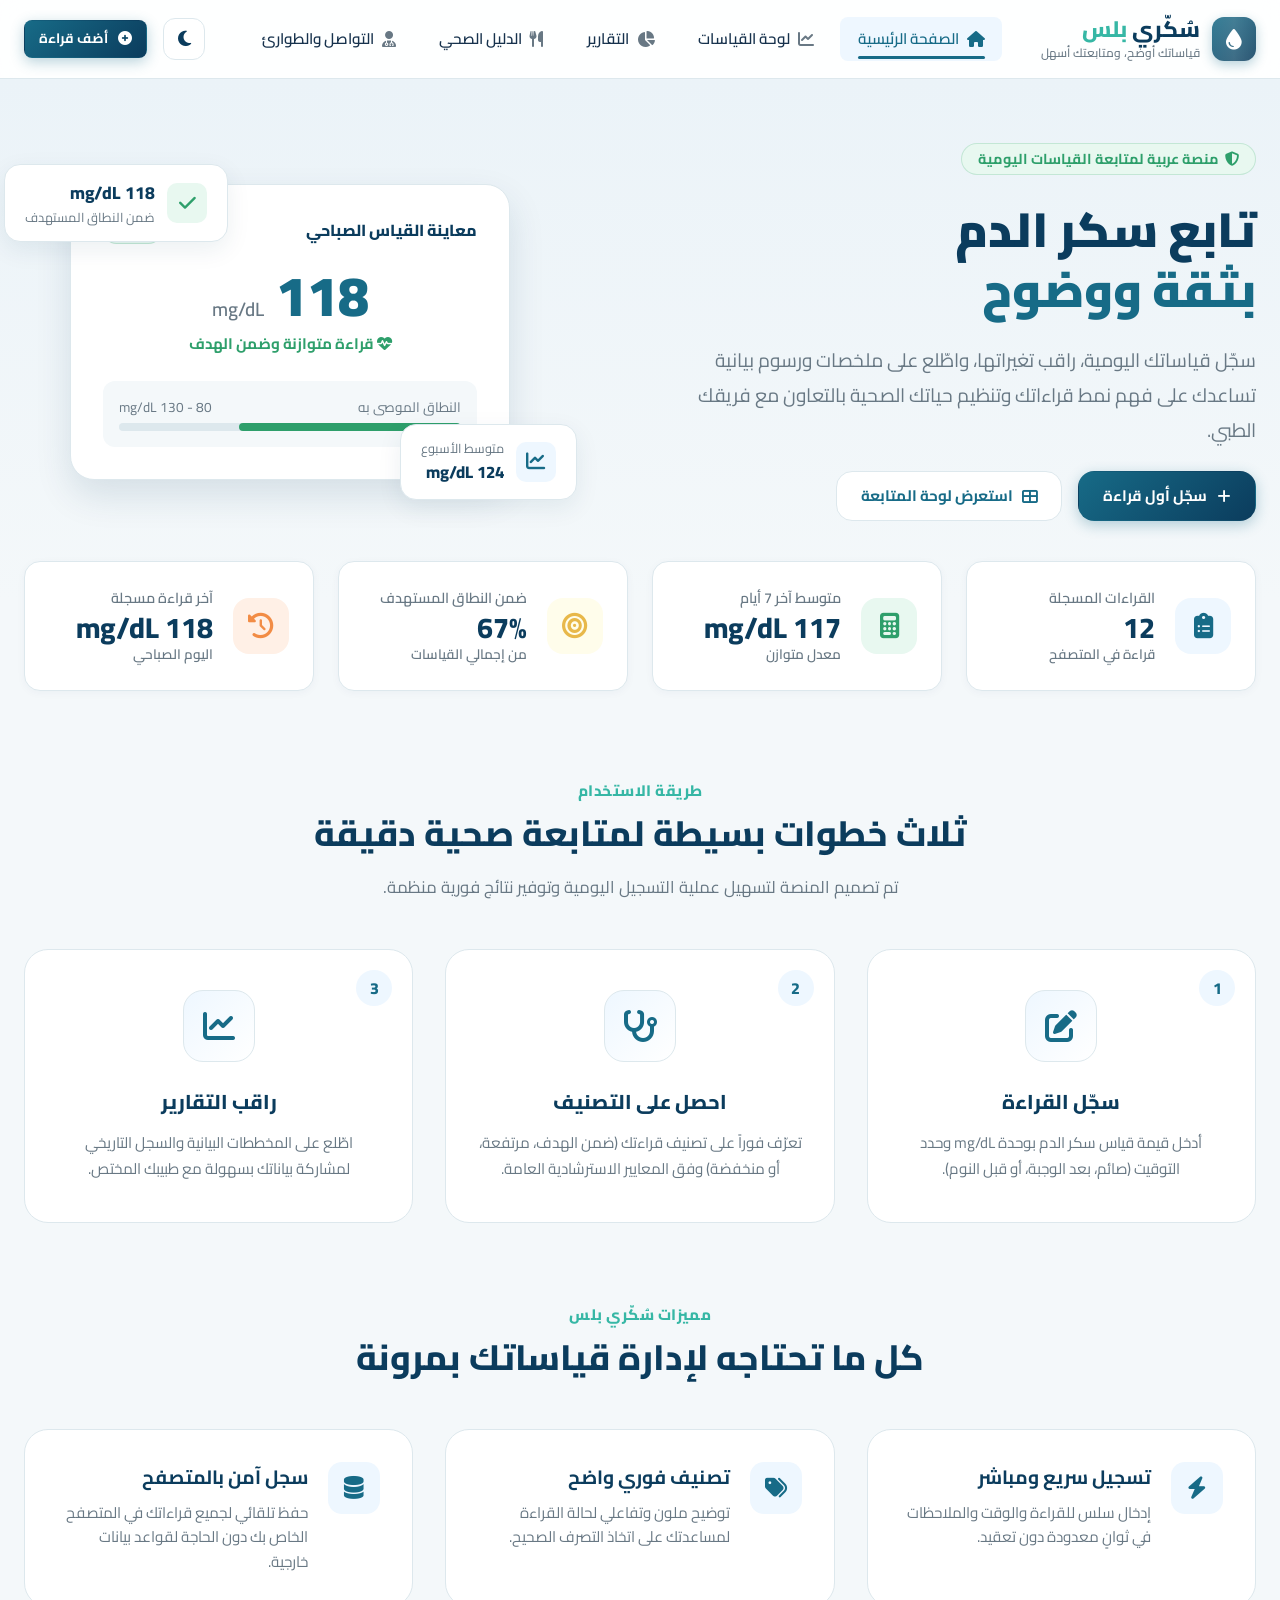
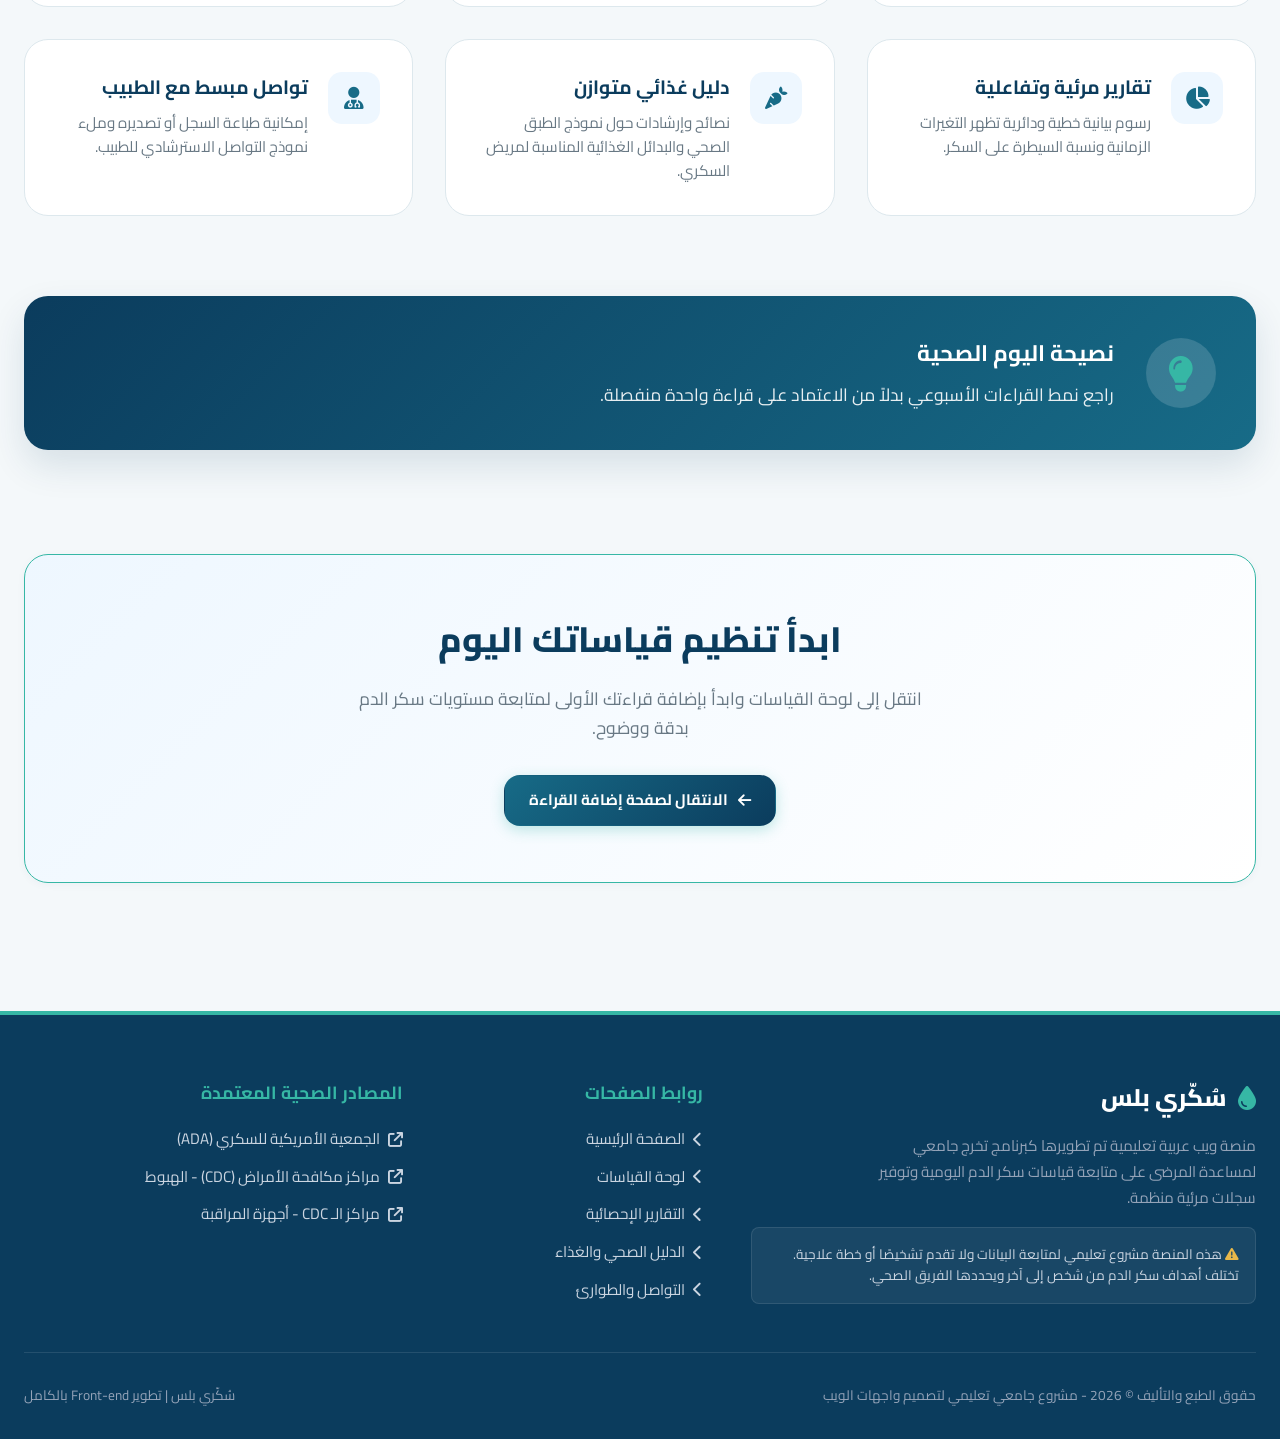
==== index.html @ 36711d6b "feat: add complete frontend codebase and structure for glycocare web application" ====
<!DOCTYPE html>
<html lang="ar" dir="rtl">
<head>
  <meta charset="UTF-8">
  <meta name="viewport" content="width=device-width, initial-scale=1.0">
  <meta name="description" content="سُكّري بلس - منصة عربية حديثة ومتكاملة لمتابعة وتسجيل قياسات سكر الدم، تحليل القراءات، وعرض الإحصائيات والتوجيهات التغذوية الصحيحة.">
  <title>سُكّري بلس | منصة متابعة قياسات سكر الدم</title>
  
  <!-- الخطوط والأيقونات -->
  <link rel="preconnect" href="https://fonts.googleapis.com">
  <link rel="preconnect" href="https://fonts.gstatic.com" crossorigin>
  <link href="https://fonts.googleapis.com/css2?family=Cairo:wght@300;400;500;600;700;800;900&display=swap" rel="stylesheet">
  <link rel="stylesheet" href="https://cdnjs.cloudflare.com/ajax/libs/font-awesome/6.5.1/css/all.min.css">
  
  <!-- ملف التنسيقات الرئيسية -->
  <link rel="stylesheet" href="style.css">
</head>
<body>

  <!-- 1. شاشة التحميل (App Loader) -->
  <div id="app-loader">
    <div class="loader-pulse">
      <i class="fas fa-droplet"></i>
    </div>
    <div class="loader-logo">
      <span>سُكّري <span>بلس</span></span>
    </div>
    <p style="color: #94A3B8; font-size: 0.9rem;">جاري تحميل المنصة...</p>
  </div>

  <!-- 2. الهيدر وشريط التنقل ثابت الزجاجي -->
  <header class="site-header">
    <nav class="navbar" aria-label="التنقل الرئيسي">
      <a href="index.html" class="brand-logo">
        <div class="logo-icon-wrapper">
          <i class="fas fa-droplet"></i>
        </div>
        <div class="brand-text-group">
          <span class="brand-name">سُكّري <span>بلس</span></span>
          <span class="brand-slogan">قياساتك أوضح، ومتابعتك أسهل</span>
        </div>
      </a>

      <ul class="nav-menu" id="nav-menu-list">
        <li><a href="index.html" class="nav-link active"><i class="fas fa-home"></i> الصفحة الرئيسية</a></li>
        <li><a href="dashboard.html" class="nav-link"><i class="fas fa-chart-line"></i> لوحة القياسات</a></li>
        <li><a href="analytics.html" class="nav-link"><i class="fas fa-chart-pie"></i> التقارير</a></li>
        <li><a href="nutrition.html" class="nav-link"><i class="fas fa-utensils"></i> الدليل الصحي</a></li>
        <li><a href="contact.html" class="nav-link"><i class="fas fa-user-md"></i> التواصل والطوارئ</a></li>
      </ul>

      <div class="nav-actions">
        <button class="theme-toggle" id="theme-toggle" title="تبديل الوضع الليلي" aria-label="تبديل الوضع الليلي">
          <i class="fas fa-moon"></i>
        </button>
        <a href="dashboard.html" class="btn btn-primary btn-sm">
          <i class="fas fa-plus-circle"></i> أضف قراءة
        </a>
        <button class="mobile-toggle" id="mobile-toggle-btn" aria-label="القائمة البرمجية للهاتف" aria-expanded="false">
          <i class="fas fa-bars"></i>
        </button>
      </div>
    </nav>
  </header>

  <!-- 3. المحتوى الرئيسي للموقع -->
  <main>

    <!-- الواجهة الافتتاحية (Hero Section) -->
    <section class="hero-section">
      <div class="hero-grid">
        <div class="hero-content">
          <div style="display: inline-block;">
            <span class="badge badge-target" style="padding: 0.5rem 1rem; font-size: 0.9rem;">
              <i class="fas fa-shield-halved"></i> منصة عربية لمتابعة القياسات اليومية
            </span>
          </div>
          <h1 class="hero-title">
            تابع سكر الدم <br><span>بثقة ووضوح</span>
          </h1>
          <p class="hero-description">
            سجّل قياساتك اليومية، راقب تغيراتها، واطّلع على ملخصات ورسوم بيانية تساعدك على فهم نمط قراءاتك وتنظيم حياتك الصحية بالتعاون مع فريقك الطبي.
          </p>
          <div class="hero-buttons">
            <a href="dashboard.html" class="btn btn-primary">
              <i class="fas fa-plus"></i> سجّل أول قراءة
            </a>
            <a href="dashboard.html" class="btn btn-secondary">
              <i class="fas fa-th-large"></i> استعرض لوحة المتابعة
            </a>
          </div>
        </div>

        <div class="hero-visual">
          <!-- البطاقة العائمة 1 -->
          <div class="floating-card floating-card-1">
            <div class="float-icon" style="background: var(--status-target-bg); color: var(--status-target);">
              <i class="fas fa-check"></i>
            </div>
            <div>
              <div style="font-weight: 800; color: var(--dark-blue); font-size: 1.1rem;">118 mg/dL</div>
              <div style="font-size: 0.8rem; color: var(--text-muted);">ضمن النطاق المستهدف</div>
            </div>
          </div>

          <!-- البطاقة الرئيسية في الواجهة -->
          <div class="hero-card-preview">
            <div style="display: flex; align-items: center; justify-content: space-between; margin-bottom: 1.5rem;">
              <div style="font-weight: 800; color: var(--dark-blue);">معاينة القياس الصباحي</div>
              <span class="badge badge-target">صائم</span>
            </div>
            <div style="text-align: center; margin: 1.5rem 0;">
              <div style="font-size: 3.5rem; font-weight: 900; color: var(--primary-blue); line-height: 1;">
                118 <span style="font-size: 1.2rem; color: var(--text-muted); font-weight: 600;">mg/dL</span>
              </div>
              <p style="color: var(--status-target); font-weight: 700; margin-top: 0.5rem; font-size: 0.95rem;">
                <i class="fas fa-heart-pulse"></i> قراءة متوازنة وضمن الهدف
              </p>
            </div>
            <div style="background: var(--bg-app); border-radius: 12px; padding: 1rem; margin-top: 1rem;">
              <div style="display: flex; justify-content: space-between; font-size: 0.85rem; color: var(--text-muted); margin-bottom: 0.3rem;">
                <span>النطاق الموصى به</span>
                <span>80 - 130 mg/dL</span>
              </div>
              <div style="height: 8px; background: var(--border-color); border-radius: 4px; overflow: hidden;">
                <div style="width: 65%; height: 100%; background: var(--status-target); border-radius: 4px;"></div>
              </div>
            </div>
          </div>

          <!-- البطاقة العائمة 2 -->
          <div class="floating-card floating-card-2">
            <div class="float-icon" style="background: var(--light-blue); color: var(--primary-blue);">
              <i class="fas fa-chart-line"></i>
            </div>
            <div>
              <div style="font-size: 0.8rem; color: var(--text-muted);">متوسط الأسبوع</div>
              <div style="font-weight: 800; color: var(--dark-blue); font-size: 1.05rem;">124 mg/dL</div>
            </div>
          </div>
        </div>
      </div>
    </section>

    <!-- قسم الإحصائيات السريعة -->
    <section class="container" style="padding-top: 0;">
      <div class="stats-grid">
        <div class="stat-card">
          <div class="stat-icon" style="background: var(--light-blue); color: var(--primary-blue);">
            <i class="fas fa-clipboard-list"></i>
          </div>
          <div class="stat-info">
            <span class="stat-label">القراءات المسجلة</span>
            <span class="stat-value" id="stat-total-readings">12</span>
            <span class="stat-unit">قراءة في المتصفح</span>
          </div>
        </div>

        <div class="stat-card">
          <div class="stat-icon" style="background: var(--status-target-bg); color: var(--status-target);">
            <i class="fas fa-calculator"></i>
          </div>
          <div class="stat-info">
            <span class="stat-label">متوسط آخر 7 أيام</span>
            <span class="stat-value" id="stat-7day-avg">122 mg/dL</span>
            <span class="stat-unit">معدل متوازن</span>
          </div>
        </div>

        <div class="stat-card">
          <div class="stat-icon" style="background: var(--status-borderline-bg); color: var(--status-borderline);">
            <i class="fas fa-bullseye"></i>
          </div>
          <div class="stat-info">
            <span class="stat-label">ضمن النطاق المستهدف</span>
            <span class="stat-value" id="stat-target-percent">75%</span>
            <span class="stat-unit">من إجمالي القياسات</span>
          </div>
        </div>

        <div class="stat-card">
          <div class="stat-icon" style="background: var(--status-low-bg); color: var(--status-low);">
            <i class="fas fa-clock-rotate-left"></i>
          </div>
          <div class="stat-info">
            <span class="stat-label">آخر قراءة مسجلة</span>
            <span class="stat-value" id="stat-last-value">118 mg/dL</span>
            <span class="stat-unit">اليوم الصباحي</span>
          </div>
        </div>
      </div>
    </section>

    <!-- قسم كيف تعمل المنصة (3 خطوات) -->
    <section class="container" style="padding-top: 3rem;">
      <div class="section-header">
        <span class="section-subtitle">طريقة الاستخدام</span>
        <h2 class="section-title">ثلاث خطوات بسيطة لمتابعة صحية دقيقة</h2>
        <p class="section-desc">تم تصميم المنصة لتسهيل عملية التسجيل اليومية وتوفير نتائج فورية منظمة.</p>
      </div>

      <div class="steps-grid">
        <div class="step-card">
          <div class="step-number">1</div>
          <div class="step-icon"><i class="fas fa-pen-to-square"></i></div>
          <h3 style="font-size: 1.25rem; font-weight: 800; color: var(--dark-blue); margin-bottom: 0.75rem;">سجّل القراءة</h3>
          <p style="color: var(--text-muted); font-size: 0.95rem; line-height: 1.7;">
            أدخل قيمة قياس سكر الدم بوحدة mg/dL وحدد التوقيت (صائم، بعد الوجبة، أو قبل النوم).
          </p>
        </div>

        <div class="step-card">
          <div class="step-number">2</div>
          <div class="step-icon"><i class="fas fa-stethoscope"></i></div>
          <h3 style="font-size: 1.25rem; font-weight: 800; color: var(--dark-blue); margin-bottom: 0.75rem;">احصل على التصنيف</h3>
          <p style="color: var(--text-muted); font-size: 0.95rem; line-height: 1.7;">
            تعرّف فوراً على تصنيف قراءتك (ضمن الهدف، مرتفعة، أو منخفضة) وفق المعايير الاسترشادية العامة.
          </p>
        </div>

        <div class="step-card">
          <div class="step-number">3</div>
          <div class="step-icon"><i class="fas fa-chart-line"></i></div>
          <h3 style="font-size: 1.25rem; font-weight: 800; color: var(--dark-blue); margin-bottom: 0.75rem;">راقب التقارير</h3>
          <p style="color: var(--text-muted); font-size: 0.95rem; line-height: 1.7;">
            اطّلع على المخططات البيانية والسجل التاريخي لمشاركة بياناتك بسهولة مع طبيبك المختص.
          </p>
        </div>
      </div>
    </section>

    <!-- قسم مزايا المنصة (6 مزايا) -->
    <section class="container">
      <div class="section-header">
        <span class="section-subtitle">مميزات سُكّري بلس</span>
        <h2 class="section-title">كل ما تحتاجه لإدارة قياساتك بمرونة</h2>
      </div>

      <div class="features-grid">
        <div class="feature-card">
          <div class="feature-icon"><i class="fas fa-bolt"></i></div>
          <div>
            <h3 class="feature-title">تسجيل سريع ومباشر</h3>
            <p class="feature-desc">إدخال سلس للقراءة والوقت والملاحظات في ثوانٍ معدودة دون تعقيد.</p>
          </div>
        </div>

        <div class="feature-card">
          <div class="feature-icon"><i class="fas fa-tags"></i></div>
          <div>
            <h3 class="feature-title">تصنيف فوري واضح</h3>
            <p class="feature-desc">توضيح ملون وتفاعلي لحالة القراءة لمساعدتك على اتخاذ التصرف الصحيح.</p>
          </div>
        </div>

        <div class="feature-card">
          <div class="feature-icon"><i class="fas fa-database"></i></div>
          <div>
            <h3 class="feature-title">سجل آمن بالمتصفح</h3>
            <p class="feature-desc">حفظ تلقائي لجميع قراءاتك في المتصفح الخاص بك دون الحاجة لقواعد بيانات خارجية.</p>
          </div>
        </div>

        <div class="feature-card">
          <div class="feature-icon"><i class="fas fa-chart-pie"></i></div>
          <div>
            <h3 class="feature-title">تقارير مرئية وتفاعلية</h3>
            <p class="feature-desc">رسوم بيانية خطية ودائرية تظهر التغيرات الزمانية ونسبة السيطرة على السكر.</p>
          </div>
        </div>

        <div class="feature-card">
          <div class="feature-icon"><i class="fas fa-carrot"></i></div>
          <div>
            <h3 class="feature-title">دليل غذائي متوازن</h3>
            <p class="feature-desc">نصائح وإرشادات حول نموذج الطبق الصحي والبدائل الغذائية المناسبة لمريض السكري.</p>
          </div>
        </div>

        <div class="feature-card">
          <div class="feature-icon"><i class="fas fa-user-doctor"></i></div>
          <div>
            <h3 class="feature-title">تواصل مبسط مع الطبيب</h3>
            <p class="feature-desc">إمكانية طباعة السجل أو تصديره وملء نموذج التواصل الاسترشادي للطبيب.</p>
          </div>
        </div>
      </div>
    </section>

    <!-- نصيحة اليوم المتغيرة -->
    <section class="container">
      <div class="tip-box">
        <div class="tip-icon">
          <i class="fas fa-lightbulb"></i>
        </div>
        <div class="tip-content">
          <h3>نصيحة اليوم الصحية</h3>
          <p id="daily-tip-text">سجّل وقت القياس وحالة الوجبة بدقة للمساعدة في فهم نمط تغير السكر وتحديد العوامل المؤثرة.</p>
        </div>
      </div>
    </section>

    <!-- دعوة إلى الاستخدام (CTA Section) -->
    <section class="container" style="text-align: center; padding: 4rem 1.5rem;">
      <div class="card" style="background: linear-gradient(135deg, var(--light-blue), var(--bg-card)); border-color: var(--teal); padding: 3.5rem 2rem;">
        <h2 style="font-size: 2.2rem; font-weight: 800; color: var(--dark-blue); margin-bottom: 1rem;">ابدأ تنظيم قياساتك اليوم</h2>
        <p style="color: var(--text-muted); font-size: 1.1rem; max-width: 600px; margin: 0 auto 2rem; line-height: 1.7;">
          انتقل إلى لوحة القياسات وابدأ بإضافة قراءتك الأولى لمتابعة مستويات سكر الدم بدقة ووضوح.
        </p>
        <a href="dashboard.html" class="btn btn-primary btn-teal">
          <i class="fas fa-arrow-left"></i> الانتقال لصفحة إضافة القراءة
        </a>
      </div>
    </section>

  </main>

  <!-- 4. التذييل الرئيسي (Footer) -->
  <footer class="site-footer">
    <div class="footer-grid">
      <div class="footer-brand">
        <div class="footer-logo">
          <i class="fas fa-droplet" style="color: var(--teal);"></i> سُكّري بلس
        </div>
        <p class="footer-desc">
          منصة ويب عربية تعليمية تم تطويرها كبرنامج تخرج جامعي لمساعدة المرضى على متابعة قياسات سكر الدم اليومية وتوفير سجلات مرئية منظمة.
        </p>
        <div class="footer-disclaimer-box">
          <i class="fas fa-triangle-exclamation" style="color: var(--status-borderline);"></i>
          هذه المنصة مشروع تعليمي لمتابعة البيانات ولا تقدم تشخيصًا أو خطة علاجية. تختلف أهداف سكر الدم من شخص إلى آخر ويحددها الفريق الصحي.
        </div>
      </div>

      <div>
        <h4 class="footer-heading">روابط الصفحات</h4>
        <ul class="footer-links">
          <li><a href="index.html"><i class="fas fa-chevron-left"></i> الصفحة الرئيسية</a></li>
          <li><a href="dashboard.html"><i class="fas fa-chevron-left"></i> لوحة القياسات</a></li>
          <li><a href="analytics.html"><i class="fas fa-chevron-left"></i> التقارير الإحصائية</a></li>
          <li><a href="nutrition.html"><i class="fas fa-chevron-left"></i> الدليل الصحي والغذاء</a></li>
          <li><a href="contact.html"><i class="fas fa-chevron-left"></i> التواصل والطوارئ</a></li>
        </ul>
      </div>

      <div>
        <h4 class="footer-heading">المصادر الصحية المعتمدة</h4>
        <ul class="footer-links">
          <li>
            <a href="https://diabetes.org/living-with-diabetes/treatment-care/checking-your-blood-sugar" target="_blank" rel="noopener noreferrer">
              <i class="fas fa-arrow-up-right-from-square"></i> الجمعية الأمريكية للسكري (ADA)
            </a>
          </li>
          <li>
            <a href="https://www.cdc.gov/diabetes/treatment/treatment-low-blood-sugar-hypoglycemia.html" target="_blank" rel="noopener noreferrer">
              <i class="fas fa-arrow-up-right-from-square"></i> مراكز مكافحة الأمراض (CDC) - الهبوط
            </a>
          </li>
          <li>
            <a href="https://www.cdc.gov/diabetes/treatment/continuous-glucose-monitors.html" target="_blank" rel="noopener noreferrer">
              <i class="fas fa-arrow-up-right-from-square"></i> مراكز الـ CDC - أجهزة المراقبة
            </a>
          </li>
        </ul>
      </div>
    </div>

    <div class="footer-bottom">
      <div>حقوق الطبع والتأليف &copy; <span id="current-year">2026</span> - مشروع جامعي تعليمي لتصميم واجهات الويب</div>
      <div>سُكّري بلس | تطوير Front-end بالكامل</div>
    </div>
  </footer>

  <!-- زر العودة للأعلى -->
  <button class="back-to-top" id="back-to-top" aria-label="العودة لأعلى الصفحة">
    <i class="fas fa-arrow-up"></i>
  </button>

  <!-- البرمجة التفاعلية (مقسمة إلى وحدات) -->
  <script src="js/utils.js"></script>
  <script src="js/storage.js"></script>
  <script src="js/classify.js"></script>
  <script src="js/ui.js"></script>
  <script src="js/home.js"></script>
  <script src="js/dashboard.js"></script>
  <script src="js/analytics.js"></script>
  <script src="js/nutrition.js"></script>
  <script src="js/contact.js"></script>
  <script src="js/main.js"></script>
</body>
</html>
---- style.css ----
/* ==========================================================================
   سُكّري بلس | منصة متابعة قياسات سكر الدم
   نظام التصميم وتنسيقات CSS الشاملة (style.css)
   ========================================================================== */

/* --------------------------------------------------------------------------
   1. متغيرات الألوان والتصميم (CSS Custom Properties)
   -------------------------------------------------------------------------- */
:root {
  /* الألوان الأساسية للهوية */
  --primary-blue: #176B87;
  --dark-blue: #0B3C5D;
  --teal: #36B7A5;
  --light-blue: #EEF7FF;
  
  /* ألوان حالات قياس سكر الدم */
  --status-target: #2E9F6B;     /* الأخضر: ضمن الهدف */
  --status-target-bg: #E8F8F0;
  --status-high: #D94B4B;       /* الأحمر: مرتفع */
  --status-high-bg: #FDE8E8;
  --status-low: #F28C45;        /* البرتقالي: منخفض */
  --status-low-bg: #FFF0E6;
  --status-borderline: #E8B84A; /* الأصفر: قريب من الحد */
  --status-borderline-bg: #FFFDEB;

  /* خلفيات ونصوص */
  --bg-app: #F4F8FA;
  --bg-card: #FFFFFF;
  --bg-glass: rgba(255, 255, 255, 0.88);
  --text-main: #17324D;
  --text-muted: #687884;
  --text-light: #94A3B8;
  --border-color: #DDE8ED;
  --border-hover: #B8CEDB;

  /* الظلال */
  --shadow-sm: 0 2px 8px rgba(11, 60, 93, 0.04);
  --shadow-md: 0 8px 24px rgba(11, 60, 93, 0.08);
  --shadow-lg: 0 16px 36px rgba(11, 60, 93, 0.12);
  --shadow-glass: 0 8px 32px 0 rgba(23, 107, 135, 0.15);

  /* حواف وتأثيرات */
  --radius-sm: 8px;
  --radius-md: 16px;
  --radius-lg: 24px;
  --radius-full: 9999px;
  --transition: all 0.3s cubic-bezier(0.4, 0, 0.2, 1);
  --font-family: 'Cairo', system-ui, -apple-system, sans-serif;
}

/* --------------------------------------------------------------------------
   1.1 الوضع الليلي (Dark Mode)
   يُفعَّل بإضافة الخاصية data-theme="dark" على عنصر <html>
   -------------------------------------------------------------------------- */
[data-theme="dark"] {
  --primary-blue: #5FC1DD;
  --dark-blue: #E2F0F7;
  --teal: #3EC9B4;
  --light-blue: #143348;

  /* ألوان الحالات بدرجات مناسبة للخلفيات الداكنة */
  --status-target: #4BCA94;
  --status-target-bg: rgba(75, 202, 148, 0.18);
  --status-high: #FF7868;
  --status-high-bg: rgba(255, 120, 104, 0.18);
  --status-low: #FFA45C;
  --status-low-bg: rgba(255, 164, 92, 0.18);
  --status-borderline: #E8C96A;
  --status-borderline-bg: rgba(232, 201, 106, 0.18);

  /* الخلفيات والنصوص */
  --bg-app: #0E1922;
  --bg-card: #16242F;
  --bg-glass: rgba(22, 36, 47, 0.92);
  --text-main: #E4EEF5;
  --text-muted: #9DB1C0;
  --text-light: #6E8394;
  --border-color: #24384A;
  --border-hover: #35506B;

  /* الظلال أعمق في الوضع الداكن */
  --shadow-sm: 0 2px 8px rgba(0, 0, 0, 0.35);
  --shadow-md: 0 8px 24px rgba(0, 0, 0, 0.45);
  --shadow-lg: 0 16px 36px rgba(0, 0, 0, 0.55);
  --shadow-glass: 0 8px 32px 0 rgba(0, 0, 0, 0.5);
}

/* تعديل العناصر التي تحمل ألوانًا ثابتة لتتلاءم مع الوضع الداكن */
[data-theme="dark"] .btn-secondary,
[data-theme="dark"] .floating-card,
[data-theme="dark"] .form-control,
[data-theme="dark"] .icon-btn,
[data-theme="dark"] .period-tab.active,
[data-theme="dark"] .plate-model-section,
[data-theme="dark"] .plate-circle,
[data-theme="dark"] .custom-table td {
  background-color: var(--bg-card);
}

[data-theme="dark"] .range-bar-container,
[data-theme="dark"] .period-tabs {
  background-color: var(--border-color);
}

[data-theme="dark"] .plate-circle {
  border-color: var(--border-hover);
}

[data-theme="dark"] .custom-table th {
  background-color: var(--light-blue);
}

[data-theme="dark"] .step-icon,
[data-theme="dark"] .pattern-summary-card {
  background: linear-gradient(135deg, var(--light-blue), var(--bg-card));
}

[data-theme="dark"] .badge-borderline {
  color: var(--status-borderline);
}

[data-theme="dark"] #app-loader {
  background-color: #0B3C5D;
}

/* زر تبديل الوضع الليلي في الشريط العلوي */
.theme-toggle {
  display: inline-flex;
  align-items: center;
  justify-content: center;
  width: 42px;
  height: 42px;
  flex-shrink: 0;
  border-radius: 12px;
  border: 1px solid var(--border-color);
  background: var(--bg-card);
  color: var(--dark-blue);
  font-size: 1.1rem;
  cursor: pointer;
  transition: var(--transition);
}

.theme-toggle:hover {
  border-color: var(--border-hover);
  color: var(--primary-blue);
  transform: translateY(-1px);
}

/* --------------------------------------------------------------------------
   2. إعادة الضبط العامة والإعدادات الأساسية
   -------------------------------------------------------------------------- */
*, *::before, *::after {
  box-sizing: border-box;
  margin: 0;
  padding: 0;
}

html {
  font-family: var(--font-family);
  font-size: 16px;
  scroll-behavior: smooth;
  direction: rtl;
  text-align: right;
  background-color: var(--bg-app);
  color: var(--text-main);
  -webkit-font-smoothing: antialiased;
}

body {
  min-height: 100vh;
  display: flex;
  flex-direction: column;
  line-height: 1.6;
  overflow-x: hidden;
}

/* التحديد وتمرير الفأرة */
::selection {
  background-color: var(--teal);
  color: #ffffff;
}

/* --------------------------------------------------------------------------
   3. شاشة التحميل (Preloader)
   -------------------------------------------------------------------------- */
#app-loader {
  position: fixed;
  inset: 0;
  background-color: var(--dark-blue);
  z-index: 9999;
  display: flex;
  flex-direction: column;
  align-items: center;
  justify-content: center;
  gap: 20px;
  transition: opacity 0.5s ease, visibility 0.5s ease;
}

#app-loader.hidden {
  opacity: 0;
  visibility: hidden;
}

.loader-logo {
  display: flex;
  align-items: center;
  gap: 12px;
  color: #ffffff;
  font-size: 2rem;
  font-weight: 800;
}

.loader-pulse {
  width: 60px;
  height: 60px;
  border-radius: 50%;
  background: rgba(54, 183, 165, 0.2);
  display: flex;
  align-items: center;
  justify-content: center;
  color: var(--teal);
  font-size: 1.8rem;
  animation: pulseGlow 1.5s infinite ease-in-out;
}

@keyframes pulseGlow {
  0% { transform: scale(0.95); box-shadow: 0 0 0 0 rgba(54, 183, 165, 0.7); }
  70% { transform: scale(1.05); box-shadow: 0 0 0 20px rgba(54, 183, 165, 0); }
  100% { transform: scale(0.95); box-shadow: 0 0 0 0 rgba(54, 183, 165, 0); }
}

/* --------------------------------------------------------------------------
   4. الهيدر وشريط التنقل الرئيسي (Header & Navbar)
   -------------------------------------------------------------------------- */
.site-header {
  position: sticky;
  top: 0;
  z-index: 1000;
  background: var(--bg-glass);
  backdrop-filter: blur(12px);
  -webkit-backdrop-filter: blur(12px);
  border-bottom: 1px solid var(--border-color);
  transition: var(--transition);
}

.navbar {
  max-width: 1280px;
  margin: 0 auto;
  padding: 1rem 1.5rem;
  display: flex;
  align-items: center;
  justify-content: space-between;
  gap: 1.5rem;
}

/* الشعار */
.brand-logo {
  display: flex;
  align-items: center;
  gap: 0.75rem;
  text-decoration: none;
  color: var(--dark-blue);
  font-weight: 800;
  font-size: 1.4rem;
}

.logo-icon-wrapper {
  width: 44px;
  height: 44px;
  border-radius: 12px;
  background: linear-gradient(135deg, var(--primary-blue), var(--dark-blue));
  color: #ffffff;
  display: flex;
  align-items: center;
  justify-content: center;
  font-size: 1.3rem;
  box-shadow: 0 4px 12px rgba(23, 107, 135, 0.3);
  position: relative;
  overflow: hidden;
}

.logo-icon-wrapper::after {
  content: '';
  position: absolute;
  top: -50%;
  left: -50%;
  width: 200%;
  height: 200%;
  background: linear-gradient(45deg, transparent, rgba(255, 255, 255, 0.2), transparent);
  transform: rotate(45deg);
  animation: shine 4s infinite;
}

@keyframes shine {
  0% { transform: translateX(-100%) rotate(45deg); }
  20%, 100% { transform: translateX(100%) rotate(45deg); }
}

.brand-text-group {
  display: flex;
  flex-direction: column;
}

.brand-name {
  line-height: 1.2;
}

.brand-name span {
  color: var(--teal);
}

.brand-slogan {
  font-size: 0.75rem;
  font-weight: 500;
  color: var(--text-muted);
}

/* روابط التنقل */
.nav-menu {
  display: flex;
  align-items: center;
  gap: 0.5rem;
  list-style: none;
}

.nav-link {
  display: flex;
  align-items: center;
  gap: 0.5rem;
  padding: 0.6rem 1.1rem;
  border-radius: var(--radius-sm);
  color: var(--text-main);
  text-decoration: none;
  font-weight: 600;
  font-size: 0.95rem;
  transition: var(--transition);
  position: relative;
}

.nav-link i {
  font-size: 1rem;
  color: var(--text-muted);
  transition: var(--transition);
}

.nav-link:hover {
  color: var(--primary-blue);
  background-color: var(--light-blue);
}

.nav-link:hover i {
  color: var(--primary-blue);
}

.nav-link.active {
  color: var(--primary-blue);
  background-color: var(--light-blue);
}

.nav-link.active i {
  color: var(--primary-blue);
}

.nav-link.active::after {
  content: '';
  position: absolute;
  bottom: 2px;
  right: 1.1rem;
  left: 1.1rem;
  height: 3px;
  background-color: var(--primary-blue);
  border-radius: 3px;
}

/* الأزرار والهامبرغر */
.nav-actions {
  display: flex;
  align-items: center;
  gap: 1rem;
}

.mobile-toggle {
  display: none;
  background: none;
  border: none;
  font-size: 1.5rem;
  color: var(--dark-blue);
  cursor: pointer;
  padding: 0.5rem;
  border-radius: var(--radius-sm);
}

/* --------------------------------------------------------------------------
   5. الأزرار العامة والشارات (Buttons & Badges)
   -------------------------------------------------------------------------- */
.btn {
  display: inline-flex;
  align-items: center;
  justify-content: center;
  gap: 0.6rem;
  padding: 0.75rem 1.5rem;
  border-radius: var(--radius-md);
  font-family: inherit;
  font-weight: 700;
  font-size: 0.95rem;
  cursor: pointer;
  border: 1px solid transparent;
  text-decoration: none;
  transition: var(--transition);
  outline: none;
  white-space: nowrap;
}

.btn:focus-visible {
  outline: 3px solid rgba(23, 107, 135, 0.4);
  outline-offset: 2px;
}

.btn-primary {
  background: linear-gradient(135deg, var(--primary-blue), var(--dark-blue));
  color: #ffffff;
  box-shadow: 0 4px 14px rgba(23, 107, 135, 0.3);
}

.btn-primary:hover {
  transform: translateY(-2px);
  box-shadow: 0 6px 20px rgba(23, 107, 135, 0.4);
}

.btn-secondary {
  background-color: #ffffff;
  color: var(--primary-blue);
  border-color: var(--border-color);
}

.btn-secondary:hover {
  background-color: var(--light-blue);
  border-color: var(--primary-blue);
  transform: translateY(-2px);
}

.btn-teal {
  background-color: var(--teal);
  color: #ffffff;
  box-shadow: 0 4px 14px rgba(54, 183, 165, 0.3);
}

.btn-teal:hover {
  background-color: #2da191;
  transform: translateY(-2px);
}

.btn-danger {
  background-color: var(--status-high);
  color: #ffffff;
}

.btn-danger:hover {
  background-color: #c03939;
}

.btn-sm {
  padding: 0.45rem 0.9rem;
  font-size: 0.85rem;
  border-radius: var(--radius-sm);
}

.badge {
  display: inline-flex;
  align-items: center;
  gap: 0.4rem;
  padding: 0.35rem 0.8rem;
  border-radius: var(--radius-full);
  font-size: 0.85rem;
  font-weight: 700;
  line-height: 1;
}

.badge-target {
  background-color: var(--status-target-bg);
  color: var(--status-target);
  border: 1px solid rgba(46, 159, 107, 0.2);
}

.badge-high {
  background-color: var(--status-high-bg);
  color: var(--status-high);
  border: 1px solid rgba(217, 75, 75, 0.2);
}

.badge-low {
  background-color: var(--status-low-bg);
  color: var(--status-low);
  border: 1px solid rgba(242, 140, 69, 0.2);
}

.badge-borderline {
  background-color: var(--status-borderline-bg);
  color: #b8860b;
  border: 1px solid rgba(232, 184, 74, 0.3);
}

.pill-tag {
  background: var(--light-blue);
  color: var(--primary-blue);
  padding: 0.3rem 0.8rem;
  border-radius: var(--radius-full);
  font-size: 0.8rem;
  font-weight: 700;
}

/* --------------------------------------------------------------------------
   6. العناوين والتنسيق الرئيسي (Typography & Layout Containers)
   -------------------------------------------------------------------------- */
main {
  flex: 1;
}

.container {
  max-width: 1280px;
  margin: 0 auto;
  padding: 2.5rem 1.5rem;
}

.section-header {
  text-align: center;
  max-width: 680px;
  margin: 0 auto 3rem;
}

.section-subtitle {
  color: var(--teal);
  font-weight: 800;
  font-size: 0.95rem;
  text-transform: uppercase;
  letter-spacing: 0.5px;
  margin-bottom: 0.5rem;
  display: block;
}

.section-title {
  font-size: 2.2rem;
  font-weight: 800;
  color: var(--dark-blue);
  line-height: 1.3;
  margin-bottom: 1rem;
}

.section-desc {
  color: var(--text-muted);
  font-size: 1.05rem;
  line-height: 1.7;
}

/* بطاقة الحاوية العامة */
.card {
  background-color: var(--bg-card);
  border-radius: var(--radius-lg);
  border: 1px solid var(--border-color);
  padding: 1.75rem;
  box-shadow: var(--shadow-sm);
  transition: var(--transition);
}

.card:hover {
  box-shadow: var(--shadow-md);
}

/* --------------------------------------------------------------------------
   7. الصفحة الرئيسية (index.html)
   -------------------------------------------------------------------------- */

/* Hero Section */
.hero-section {
  padding: 4rem 1.5rem 5rem;
  background: linear-gradient(180deg, #EBF3F8 0%, var(--bg-app) 100%);
  position: relative;
  overflow: hidden;
}

.hero-grid {
  max-width: 1280px;
  margin: 0 auto;
  display: grid;
  grid-template-columns: 1.1fr 0.9fr;
  gap: 3rem;
  align-items: center;
}

.hero-content {
  display: flex;
  flex-direction: column;
  gap: 1.5rem;
}

.hero-title {
  font-size: 3rem;
  font-weight: 900;
  color: var(--dark-blue);
  line-height: 1.25;
}

.hero-title span {
  color: var(--primary-blue);
  position: relative;
}

.hero-description {
  font-size: 1.2rem;
  color: var(--text-muted);
  line-height: 1.8;
  max-width: 580px;
}

.hero-buttons {
  display: flex;
  align-items: center;
  gap: 1rem;
  flex-wrap: wrap;
}

.hero-visual {
  position: relative;
  display: flex;
  justify-content: center;
}

.hero-card-preview {
  background: var(--bg-card);
  border-radius: var(--radius-lg);
  padding: 2rem;
  width: 100%;
  max-width: 440px;
  box-shadow: var(--shadow-lg);
  border: 1px solid var(--border-color);
  position: relative;
  z-index: 2;
}

/* بطاقات عائمة بصرية */
.floating-card {
  position: absolute;
  background: #ffffff;
  padding: 0.85rem 1.25rem;
  border-radius: var(--radius-md);
  box-shadow: var(--shadow-md);
  border: 1px solid var(--border-color);
  display: flex;
  align-items: center;
  gap: 0.75rem;
  z-index: 3;
  animation: floatAnim 4s ease-in-out infinite;
}

.floating-card-1 {
  top: -20px;
  left: -20px;
  animation-delay: 0s;
}

.floating-card-2 {
  bottom: -20px;
  right: -20px;
  animation-delay: 2s;
}

@keyframes floatAnim {
  0%, 100% { transform: translateY(0); }
  50% { transform: translateY(-10px); }
}

.float-icon {
  width: 40px;
  height: 40px;
  border-radius: 10px;
  display: flex;
  align-items: center;
  justify-content: center;
  font-size: 1.2rem;
}

/* قسم الإحصائيات السريعة */
.stats-grid {
  display: grid;
  grid-template-columns: repeat(auto-fit, minmax(240px, 1fr));
  gap: 1.5rem;
  margin-top: -2.5rem;
  position: relative;
  z-index: 10;
}

.stat-card {
  background-color: var(--bg-card);
  border-radius: var(--radius-md);
  padding: 1.5rem;
  border: 1px solid var(--border-color);
  box-shadow: var(--shadow-sm);
  display: flex;
  align-items: center;
  gap: 1.25rem;
  transition: var(--transition);
}

.stat-card:hover {
  transform: translateY(-4px);
  box-shadow: var(--shadow-md);
}

.stat-icon {
  width: 56px;
  height: 56px;
  border-radius: 16px;
  display: flex;
  align-items: center;
  justify-content: center;
  font-size: 1.6rem;
  flex-shrink: 0;
}

.stat-info {
  display: flex;
  flex-direction: column;
}

.stat-label {
  font-size: 0.9rem;
  color: var(--text-muted);
  font-weight: 600;
}

.stat-value {
  font-size: 1.8rem;
  font-weight: 800;
  color: var(--dark-blue);
  line-height: 1.2;
}

.stat-unit {
  font-size: 0.85rem;
  font-weight: 600;
  color: var(--text-muted);
}

/* قسم خطوات العمل (How it works) */
.steps-grid {
  display: grid;
  grid-template-columns: repeat(3, 1fr);
  gap: 2rem;
}

.step-card {
  background: var(--bg-card);
  border-radius: var(--radius-lg);
  padding: 2.5rem 2rem;
  border: 1px solid var(--border-color);
  text-align: center;
  position: relative;
  transition: var(--transition);
}

.step-card:hover {
  transform: translateY(-5px);
  border-color: var(--teal);
}

.step-number {
  position: absolute;
  top: 1.25rem;
  right: 1.25rem;
  width: 36px;
  height: 36px;
  border-radius: 50%;
  background-color: var(--light-blue);
  color: var(--primary-blue);
  font-weight: 800;
  display: flex;
  align-items: center;
  justify-content: center;
}

.step-icon {
  width: 72px;
  height: 72px;
  border-radius: 20px;
  background: linear-gradient(135deg, var(--light-blue), #ffffff);
  border: 1px solid var(--border-color);
  color: var(--primary-blue);
  font-size: 2rem;
  display: flex;
  align-items: center;
  justify-content: center;
  margin: 0 auto 1.5rem;
}

/* قسم المزايا (Features) */
.features-grid {
  display: grid;
  grid-template-columns: repeat(auto-fit, minmax(320px, 1fr));
  gap: 2rem;
}

.feature-card {
  background: var(--bg-card);
  border-radius: var(--radius-lg);
  padding: 2rem;
  border: 1px solid var(--border-color);
  display: flex;
  gap: 1.25rem;
  transition: var(--transition);
}

.feature-card:hover {
  transform: translateY(-4px);
  box-shadow: var(--shadow-md);
}

.feature-icon {
  width: 52px;
  height: 52px;
  border-radius: 14px;
  background-color: var(--light-blue);
  color: var(--primary-blue);
  display: flex;
  align-items: center;
  justify-content: center;
  font-size: 1.4rem;
  flex-shrink: 0;
}

.feature-title {
  font-size: 1.2rem;
  font-weight: 700;
  color: var(--dark-blue);
  margin-bottom: 0.5rem;
}

.feature-desc {
  color: var(--text-muted);
  font-size: 0.95rem;
  line-height: 1.6;
}

/* نصيحة اليوم (Tip of the day) */
.tip-box {
  background: linear-gradient(135deg, var(--dark-blue), var(--primary-blue));
  border-radius: var(--radius-lg);
  padding: 2.5rem;
  color: #ffffff;
  display: flex;
  align-items: center;
  gap: 2rem;
  box-shadow: var(--shadow-lg);
}

.tip-icon {
  width: 70px;
  height: 70px;
  border-radius: 50%;
  background: rgba(255, 255, 255, 0.15);
  display: flex;
  align-items: center;
  justify-content: center;
  font-size: 2.2rem;
  color: var(--teal);
  flex-shrink: 0;
}

.tip-content h3 {
  font-size: 1.4rem;
  margin-bottom: 0.5rem;
}

.tip-content p {
  font-size: 1.1rem;
  opacity: 0.9;
  line-height: 1.7;
}

/* --------------------------------------------------------------------------
   8. صفحة لوحة القياسات (dashboard.html)
   -------------------------------------------------------------------------- */

.dashboard-layout {
  display: grid;
  grid-template-columns: 380px 1fr;
  gap: 2rem;
  align-items: start;
}

/* نموذج إضافة القراءة */
.form-card {
  position: sticky;
  top: 90px;
}

.form-group {
  margin-bottom: 1.25rem;
}

.form-label {
  display: block;
  font-weight: 700;
  font-size: 0.95rem;
  color: var(--dark-blue);
  margin-bottom: 0.5rem;
}

.form-control {
  width: 100%;
  padding: 0.75rem 1rem;
  border-radius: var(--radius-sm);
  border: 1px solid var(--border-color);
  font-family: inherit;
  font-size: 1rem;
  color: var(--text-main);
  background-color: #ffffff;
  transition: var(--transition);
  outline: none;
}

.form-control:focus {
  border-color: var(--primary-blue);
  box-shadow: 0 0 0 4px rgba(23, 107, 135, 0.12);
}

.input-with-unit {
  position: relative;
  display: flex;
  align-items: center;
}

.input-with-unit input {
  padding-left: 4.5rem;
}

.input-unit-badge {
  position: absolute;
  left: 0.75rem;
  font-size: 0.85rem;
  font-weight: 700;
  color: var(--text-muted);
  background: var(--bg-app);
  padding: 0.25rem 0.5rem;
  border-radius: 4px;
}

.form-error-msg {
  color: var(--status-high);
  font-size: 0.85rem;
  margin-top: 0.35rem;
  display: none;
  font-weight: 600;
}

.form-error-msg.visible {
  display: block;
}

.form-actions {
  display: flex;
  gap: 0.75rem;
  margin-top: 1.5rem;
}

/* بطاقة نتيجة التصنيف */
.result-card {
  margin-top: 1.5rem;
  padding: 1.25rem;
  border-radius: var(--radius-md);
  border: 1px solid var(--border-color);
  display: none;
  animation: fadeIn 0.4s ease;
}

.result-card.visible {
  display: block;
}

.result-header {
  display: flex;
  align-items: center;
  justify-content: space-between;
  margin-bottom: 0.75rem;
}

.result-value {
  font-size: 1.8rem;
  font-weight: 900;
}

.range-bar-container {
  height: 10px;
  background: #E2E8F0;
  border-radius: 5px;
  position: relative;
  margin: 1rem 0;
  overflow: hidden;
}

.range-bar-fill {
  height: 100%;
  border-radius: 5px;
  transition: width 0.6s cubic-bezier(0.4, 0, 0.2, 1);
}

/* جدول السجل وأدواته */
.log-toolbar {
  display: flex;
  align-items: center;
  justify-content: space-between;
  gap: 1rem;
  margin-bottom: 1.5rem;
  flex-wrap: wrap;
}

.search-box {
  position: relative;
  flex: 1;
  min-width: 240px;
}

.search-box i {
  position: absolute;
  right: 1rem;
  top: 50%;
  transform: translateY(-50%);
  color: var(--text-muted);
}

.search-box input {
  padding-right: 2.5rem;
}

.filter-group {
  display: flex;
  gap: 0.5rem;
  align-items: center;
  flex-wrap: wrap;
}

.table-responsive {
  width: 100%;
  overflow-x: auto;
  border-radius: var(--radius-md);
  border: 1px solid var(--border-color);
}

.custom-table {
  width: 100%;
  border-collapse: collapse;
  text-align: right;
  background: var(--bg-card);
}

.custom-table th {
  background-color: #F8FAFC;
  color: var(--dark-blue);
  font-weight: 700;
  padding: 1rem;
  font-size: 0.9rem;
  border-bottom: 2px solid var(--border-color);
  white-space: nowrap;
}

.custom-table td {
  padding: 1rem;
  border-bottom: 1px solid var(--border-color);
  font-size: 0.95rem;
  color: var(--text-main);
}

.custom-table tbody tr {
  transition: var(--transition);
}

.custom-table tbody tr:hover {
  background-color: var(--light-blue);
}

.action-btns {
  display: flex;
  gap: 0.35rem;
}

.icon-btn {
  width: 34px;
  height: 34px;
  border-radius: 8px;
  border: 1px solid var(--border-color);
  background-color: #ffffff;
  color: var(--text-muted);
  cursor: pointer;
  display: flex;
  align-items: center;
  justify-content: center;
  transition: var(--transition);
}

.icon-btn:hover {
  color: var(--primary-blue);
  border-color: var(--primary-blue);
  background-color: var(--light-blue);
}

.icon-btn.danger:hover {
  color: var(--status-high);
  border-color: var(--status-high);
  background-color: var(--status-high-bg);
}

/* --------------------------------------------------------------------------
   9. صفحة التقارير والرسوم البيانية (analytics.html)
   -------------------------------------------------------------------------- */

.analytics-header-bar {
  display: flex;
  align-items: center;
  justify-content: space-between;
  margin-bottom: 2rem;
  flex-wrap: wrap;
  gap: 1rem;
}

.period-tabs {
  display: flex;
  background-color: #E2E8F0;
  padding: 0.3rem;
  border-radius: var(--radius-md);
  gap: 0.3rem;
}

.period-tab {
  padding: 0.5rem 1.2rem;
  border-radius: var(--radius-sm);
  border: none;
  background: transparent;
  font-family: inherit;
  font-weight: 700;
  font-size: 0.9rem;
  color: var(--text-muted);
  cursor: pointer;
  transition: var(--transition);
}

.period-tab.active {
  background-color: #ffffff;
  color: var(--primary-blue);
  box-shadow: var(--shadow-sm);
}

.charts-grid {
  display: grid;
  grid-template-columns: 2fr 1fr;
  gap: 2rem;
  margin-bottom: 2rem;
}

.chart-card {
  background: var(--bg-card);
  border-radius: var(--radius-lg);
  padding: 1.75rem;
  border: 1px solid var(--border-color);
  box-shadow: var(--shadow-sm);
}

.chart-card-header {
  display: flex;
  align-items: center;
  justify-content: space-between;
  margin-bottom: 1.5rem;
}

.chart-title {
  font-size: 1.25rem;
  font-weight: 800;
  color: var(--dark-blue);
}

.canvas-wrapper {
  position: relative;
  width: 100%;
  height: 320px;
}

canvas {
  width: 100% !important;
  height: 100% !important;
  display: block;
}

/* بطاقة ملخص النمط */
.pattern-summary-card {
  background: linear-gradient(135deg, var(--light-blue), #ffffff);
  border: 1px solid var(--border-color);
  border-radius: var(--radius-lg);
  padding: 1.75rem;
  margin-top: 2rem;
}

.pattern-summary-card h4 {
  font-size: 1.2rem;
  color: var(--dark-blue);
  margin-bottom: 0.75rem;
  display: flex;
  align-items: center;
  gap: 0.5rem;
}

/* --------------------------------------------------------------------------
   10. صفحة الدليل الصحي والغذاء (nutrition.html)
   -------------------------------------------------------------------------- */

.plate-model-section {
  background: #ffffff;
  border-radius: var(--radius-lg);
  padding: 2.5rem;
  border: 1px solid var(--border-color);
  margin-bottom: 3rem;
  box-shadow: var(--shadow-sm);
}

.plate-grid {
  display: grid;
  grid-template-columns: 1fr 1fr;
  gap: 2.5rem;
  align-items: center;
}

.plate-visual {
  width: 100%;
  max-width: 360px;
  height: 360px;
  margin: 0 auto;
  border-radius: 50%;
  border: 12px solid #E2E8F0;
  background-color: #ffffff;
  position: relative;
  overflow: hidden;
  box-shadow: var(--shadow-md);
  display: grid;
  grid-template-columns: 1fr 1fr;
  grid-template-rows: 1fr 1fr;
  gap: 4px;
}

.plate-part {
  display: flex;
  flex-direction: column;
  align-items: center;
  justify-content: center;
  padding: 1rem;
  text-align: center;
  color: #ffffff;
  font-weight: 700;
  font-size: 0.95rem;
  transition: var(--transition);
}

.plate-veggies {
  grid-row: span 2;
  background-color: #2E9F6B;
}

.plate-protein {
  background-color: #F28C45;
}

.plate-carbs {
  background-color: #E8B84A;
}

.plate-part:hover {
  filter: brightness(1.1);
}

/* بطاقات الوجبات والتصفية */
.nutrition-filters {
  display: flex;
  gap: 0.6rem;
  overflow-x: auto;
  padding-bottom: 0.5rem;
  margin-bottom: 2rem;
}

.nutrition-grid {
  display: grid;
  grid-template-columns: repeat(auto-fill, minmax(300px, 1fr));
  gap: 2rem;
}

.food-card {
  background: var(--bg-card);
  border-radius: var(--radius-lg);
  overflow: hidden;
  border: 1px solid var(--border-color);
  box-shadow: var(--shadow-sm);
  transition: var(--transition);
  display: flex;
  flex-direction: column;
}

.food-card:hover {
  transform: translateY(-5px);
  box-shadow: var(--shadow-md);
}

.food-card-img {
  height: 180px;
  background-color: var(--light-blue);
  display: flex;
  align-items: center;
  justify-content: center;
  color: var(--primary-blue);
  font-size: 3.5rem;
  position: relative;
}

.food-card-body {
  padding: 1.5rem;
  display: flex;
  flex-direction: column;
  flex: 1;
}

.food-title {
  font-size: 1.2rem;
  font-weight: 800;
  color: var(--dark-blue);
  margin-bottom: 0.5rem;
}

.food-desc {
  color: var(--text-muted);
  font-size: 0.95rem;
  margin-bottom: 1rem;
  line-height: 1.6;
}

/* قسم بدل هذا بذاك (Swap items) */
.swap-grid {
  display: grid;
  grid-template-columns: repeat(auto-fit, minmax(320px, 1fr));
  gap: 1.5rem;
}

.swap-card {
  background: var(--bg-card);
  border-radius: var(--radius-md);
  padding: 1.5rem;
  border: 1px solid var(--border-color);
  display: flex;
  align-items: center;
  gap: 1.25rem;
}

.swap-from {
  text-align: center;
  flex: 1;
  color: var(--status-high);
}

.swap-arrow {
  color: var(--primary-blue);
  font-size: 1.4rem;
}

.swap-to {
  text-align: center;
  flex: 1;
  color: var(--status-target);
}

/* --------------------------------------------------------------------------
   11. صفحة التواصل والتنبيهات (contact.html)
   -------------------------------------------------------------------------- */

.contact-grid {
  display: grid;
  grid-template-columns: 1.2fr 0.8fr;
  gap: 2.5rem;
}

.info-cards-stack {
  display: flex;
  flex-direction: column;
  gap: 1.25rem;
}

.contact-info-card {
  background: var(--bg-card);
  border-radius: var(--radius-md);
  padding: 1.25rem;
  border: 1px solid var(--border-color);
  display: flex;
  align-items: center;
  gap: 1rem;
}

.contact-info-icon {
  width: 48px;
  height: 48px;
  border-radius: 12px;
  background-color: var(--light-blue);
  color: var(--primary-blue);
  display: flex;
  align-items: center;
  justify-content: center;
  font-size: 1.3rem;
  flex-shrink: 0;
}

/* الأسئلة الشائعة Accordion */
.accordion {
  display: flex;
  flex-direction: column;
  gap: 1rem;
}

.accordion-item {
  background: var(--bg-card);
  border-radius: var(--radius-md);
  border: 1px solid var(--border-color);
  overflow: hidden;
  transition: var(--transition);
}

.accordion-header {
  width: 100%;
  padding: 1.25rem;
  background: none;
  border: none;
  display: flex;
  align-items: center;
  justify-content: space-between;
  font-family: inherit;
  font-size: 1.05rem;
  font-weight: 700;
  color: var(--dark-blue);
  cursor: pointer;
  text-align: right;
}

.accordion-header i {
  transition: transform 0.3s ease;
  color: var(--primary-blue);
}

.accordion-item.active .accordion-header i {
  transform: rotate(180deg);
}

.accordion-body {
  max-height: 0;
  overflow: hidden;
  transition: max-height 0.3s cubic-bezier(0, 1, 0, 1);
  background-color: #FAFCFE;
}

.accordion-item.active .accordion-body {
  max-height: 500px;
  transition: max-height 0.4s ease-in-out;
}

.accordion-content {
  padding: 0 1.25rem 1.25rem;
  color: var(--text-muted);
  font-size: 0.95rem;
  line-height: 1.7;
}

/* --------------------------------------------------------------------------
   12. التذييل الرئيسي (Footer)
   -------------------------------------------------------------------------- */

.site-footer {
  background-color: var(--dark-blue);
  color: #ffffff;
  padding: 4rem 1.5rem 2rem;
  margin-top: 4rem;
  border-top: 4px solid var(--teal);
}

.footer-grid {
  max-width: 1280px;
  margin: 0 auto;
  display: grid;
  grid-template-columns: 2fr 1fr 1.5fr;
  gap: 3rem;
  margin-bottom: 3rem;
}

.footer-brand {
  display: flex;
  flex-direction: column;
  gap: 1rem;
}

.footer-logo {
  color: #ffffff;
  font-size: 1.5rem;
  font-weight: 800;
  display: flex;
  align-items: center;
  gap: 0.75rem;
}

.footer-desc {
  color: #94A3B8;
  font-size: 0.95rem;
  line-height: 1.7;
  max-width: 400px;
}

.footer-heading {
  font-size: 1.1rem;
  font-weight: 700;
  margin-bottom: 1.25rem;
  color: var(--teal);
}

.footer-links {
  list-style: none;
  display: flex;
  flex-direction: column;
  gap: 0.75rem;
}

.footer-links a {
  color: #CBD5E1;
  text-decoration: none;
  font-size: 0.95rem;
  transition: var(--transition);
  display: inline-flex;
  align-items: center;
  gap: 0.5rem;
}

.footer-links a:hover {
  color: #ffffff;
  transform: translateX(-4px);
}

.footer-disclaimer-box {
  background: rgba(255, 255, 255, 0.06);
  border: 1px solid rgba(255, 255, 255, 0.1);
  padding: 1rem;
  border-radius: var(--radius-sm);
  font-size: 0.85rem;
  color: #CBD5E1;
  line-height: 1.6;
}

.footer-bottom {
  max-width: 1280px;
  margin: 0 auto;
  padding-top: 2rem;
  border-top: 1px solid rgba(255, 255, 255, 0.1);
  display: flex;
  align-items: center;
  justify-content: space-between;
  color: #94A3B8;
  font-size: 0.85rem;
  flex-wrap: wrap;
  gap: 1rem;
}

/* --------------------------------------------------------------------------
   13. النوافذ المنبثقة والإشعارات (Modals & Toast Notifications)
   -------------------------------------------------------------------------- */

/* Toast */
.toast-container {
  position: fixed;
  bottom: 24px;
  left: 24px;
  z-index: 10000;
  display: flex;
  flex-direction: column;
  gap: 10px;
}

.toast {
  background: var(--dark-blue);
  color: #ffffff;
  padding: 1rem 1.25rem;
  border-radius: var(--radius-md);
  box-shadow: var(--shadow-lg);
  display: flex;
  align-items: center;
  gap: 0.75rem;
  font-weight: 600;
  font-size: 0.95rem;
  min-width: 280px;
  animation: toastSlideIn 0.3s ease forwards;
  border-right: 4px solid var(--teal);
}

.toast.success { border-right-color: var(--status-target); }
.toast.error { border-right-color: var(--status-high); }
.toast.warning { border-right-color: var(--status-low); }

@keyframes toastSlideIn {
  from { transform: translateX(-100%); opacity: 0; }
  to { transform: translateX(0); opacity: 1; }
}

/* Modal */
.modal-overlay {
  position: fixed;
  inset: 0;
  background: rgba(11, 60, 93, 0.6);
  backdrop-filter: blur(4px);
  z-index: 9000;
  display: flex;
  align-items: center;
  justify-content: center;
  padding: 1.5rem;
  opacity: 0;
  visibility: hidden;
  transition: var(--transition);
}

.modal-overlay.active {
  opacity: 1;
  visibility: visible;
}

.modal-container {
  background: var(--bg-card);
  border-radius: var(--radius-lg);
  max-width: 520px;
  width: 100%;
  padding: 2rem;
  box-shadow: var(--shadow-lg);
  transform: translateY(20px);
  transition: var(--transition);
}

.modal-overlay.active .modal-container {
  transform: translateY(0);
}

.modal-header {
  display: flex;
  align-items: center;
  justify-content: space-between;
  margin-bottom: 1.25rem;
}

.modal-title {
  font-size: 1.3rem;
  font-weight: 800;
  color: var(--dark-blue);
}

.modal-close {
  background: none;
  border: none;
  font-size: 1.25rem;
  color: var(--text-muted);
  cursor: pointer;
}

.modal-footer {
  display: flex;
  gap: 0.75rem;
  justify-content: flex-end;
  margin-top: 1.75rem;
}

/* زر العودة للأعلى */
.back-to-top {
  position: fixed;
  bottom: 24px;
  right: 24px;
  width: 44px;
  height: 44px;
  border-radius: 50%;
  background-color: var(--primary-blue);
  color: #ffffff;
  border: none;
  box-shadow: var(--shadow-md);
  cursor: pointer;
  display: flex;
  align-items: center;
  justify-content: center;
  font-size: 1.2rem;
  opacity: 0;
  visibility: hidden;
  transition: var(--transition);
  z-index: 8000;
}

.back-to-top.visible {
  opacity: 1;
  visibility: visible;
}

.back-to-top:hover {
  background-color: var(--dark-blue);
  transform: translateY(-3px);
}

/* --------------------------------------------------------------------------
   14. التجاوب وتكييف الشاشات (Responsive & Media Queries)
   -------------------------------------------------------------------------- */

@media (max-width: 1024px) {
  .hero-grid {
    grid-template-columns: 1fr;
    text-align: center;
  }

  .hero-content {
    align-items: center;
  }

  .dashboard-layout {
    grid-template-columns: 1fr;
  }

  .form-card {
    position: static;
  }

  .charts-grid {
    grid-template-columns: 1fr;
  }

  .plate-grid {
    grid-template-columns: 1fr;
  }

  .contact-grid {
    grid-template-columns: 1fr;
  }

  .footer-grid {
    grid-template-columns: 1fr;
    gap: 2rem;
  }
}

@media (max-width: 768px) {
  .mobile-toggle {
    display: block;
  }

  .nav-menu {
    position: fixed;
    top: 73px;
    right: -100%;
    width: 280px;
    height: calc(100vh - 73px);
    background-color: var(--bg-card);
    flex-direction: column;
    align-items: stretch;
    padding: 1.5rem;
    box-shadow: var(--shadow-lg);
    transition: right 0.3s ease;
    z-index: 999;
  }

  .nav-menu.open {
    right: 0;
  }

  .steps-grid {
    grid-template-columns: 1fr;
  }

  .hero-title {
    font-size: 2.2rem;
  }

  /* تحويل الجدول إلى بطاقات في الشاشات الصغيرة */
  .custom-table, .custom-table tbody, .custom-table tr, .custom-table td {
    display: block;
    width: 100%;
  }

  .custom-table thead {
    display: none;
  }

  .custom-table tr {
    margin-bottom: 1rem;
    border: 1px solid var(--border-color);
    border-radius: var(--radius-md);
    padding: 1rem;
    background: #ffffff;
  }

  .custom-table td {
    display: flex;
    justify-content: space-between;
    align-items: center;
    padding: 0.5rem 0;
    border-bottom: 1px dashed var(--border-color);
  }

  .custom-table td:last-child {
    border-bottom: none;
  }

  .custom-table td::before {
    content: attr(data-label);
    font-weight: 700;
    color: var(--dark-blue);
  }
}

/* --------------------------------------------------------------------------
   15. تنسيقات الطباعة (Print Styles)
   -------------------------------------------------------------------------- */
.print-header { display: none; }

@media print {
  .site-header, .site-footer, .back-to-top, .toast-container, .modal-overlay,
  .no-print, .no-print * {
    display: none !important;
  }

  body {
    background-color: #ffffff;
    color: #000000;
  }

  .container {
    width: 100%;
    max-width: 100%;
    padding: 0;
  }

  .card {
    border: none;
    box-shadow: none;
  }

  /* ترويسة الطباعة: تظهر فقط عند الطباعة */
  .print-header {
    display: block !important;
    padding: 0.25rem 0 1.25rem;
    border-bottom: 2px solid #176B87;
    margin-bottom: 1.5rem;
  }
  .print-header-brand {
    font-size: 1.5rem;
    font-weight: 900;
    color: #176B87;
    margin-bottom: 0.25rem;
  }
  .print-header h1 {
    margin: 0 0 0.25rem;
    font-size: 1.2rem;
    font-weight: 800;
    color: #17324D;
  }
  .print-header p {
    margin: 0;
    font-size: 0.8rem;
    color: #555;
  }

  /* جدول القراءات: إجباره على الشكل الجدولي الكامل في الطباعة
     (يلغي تحويل الجدول لبطاقات الخاص بالشاشات الضيقة إذا طُبق عند الطباعة) */
  .table-responsive {
    overflow: visible;
    border: none;
  }

  .custom-table { display: table; width: 100%; border-collapse: collapse; border: 1px solid #000000; }
  .custom-table thead { display: table-header-group; }
  .custom-table tbody { display: table-row-group; }
  .custom-table tr { display: table-row; width: auto; margin: 0; padding: 0; border: none; background: none !important; }
  .custom-table th, .custom-table td { display: table-cell; width: auto; border: 1px solid #000000; color: #000000; background: #ffffff; padding: 0.5rem; }
  .custom-table th { background-color: #F8FAFC; white-space: normal; }
  .custom-table td::before { content: none; }

  /* إخفاء عمود الإجراءات عند الطباعة */
  .custom-table th:last-child,
  .custom-table td:last-child {
    display: none;
  }
}
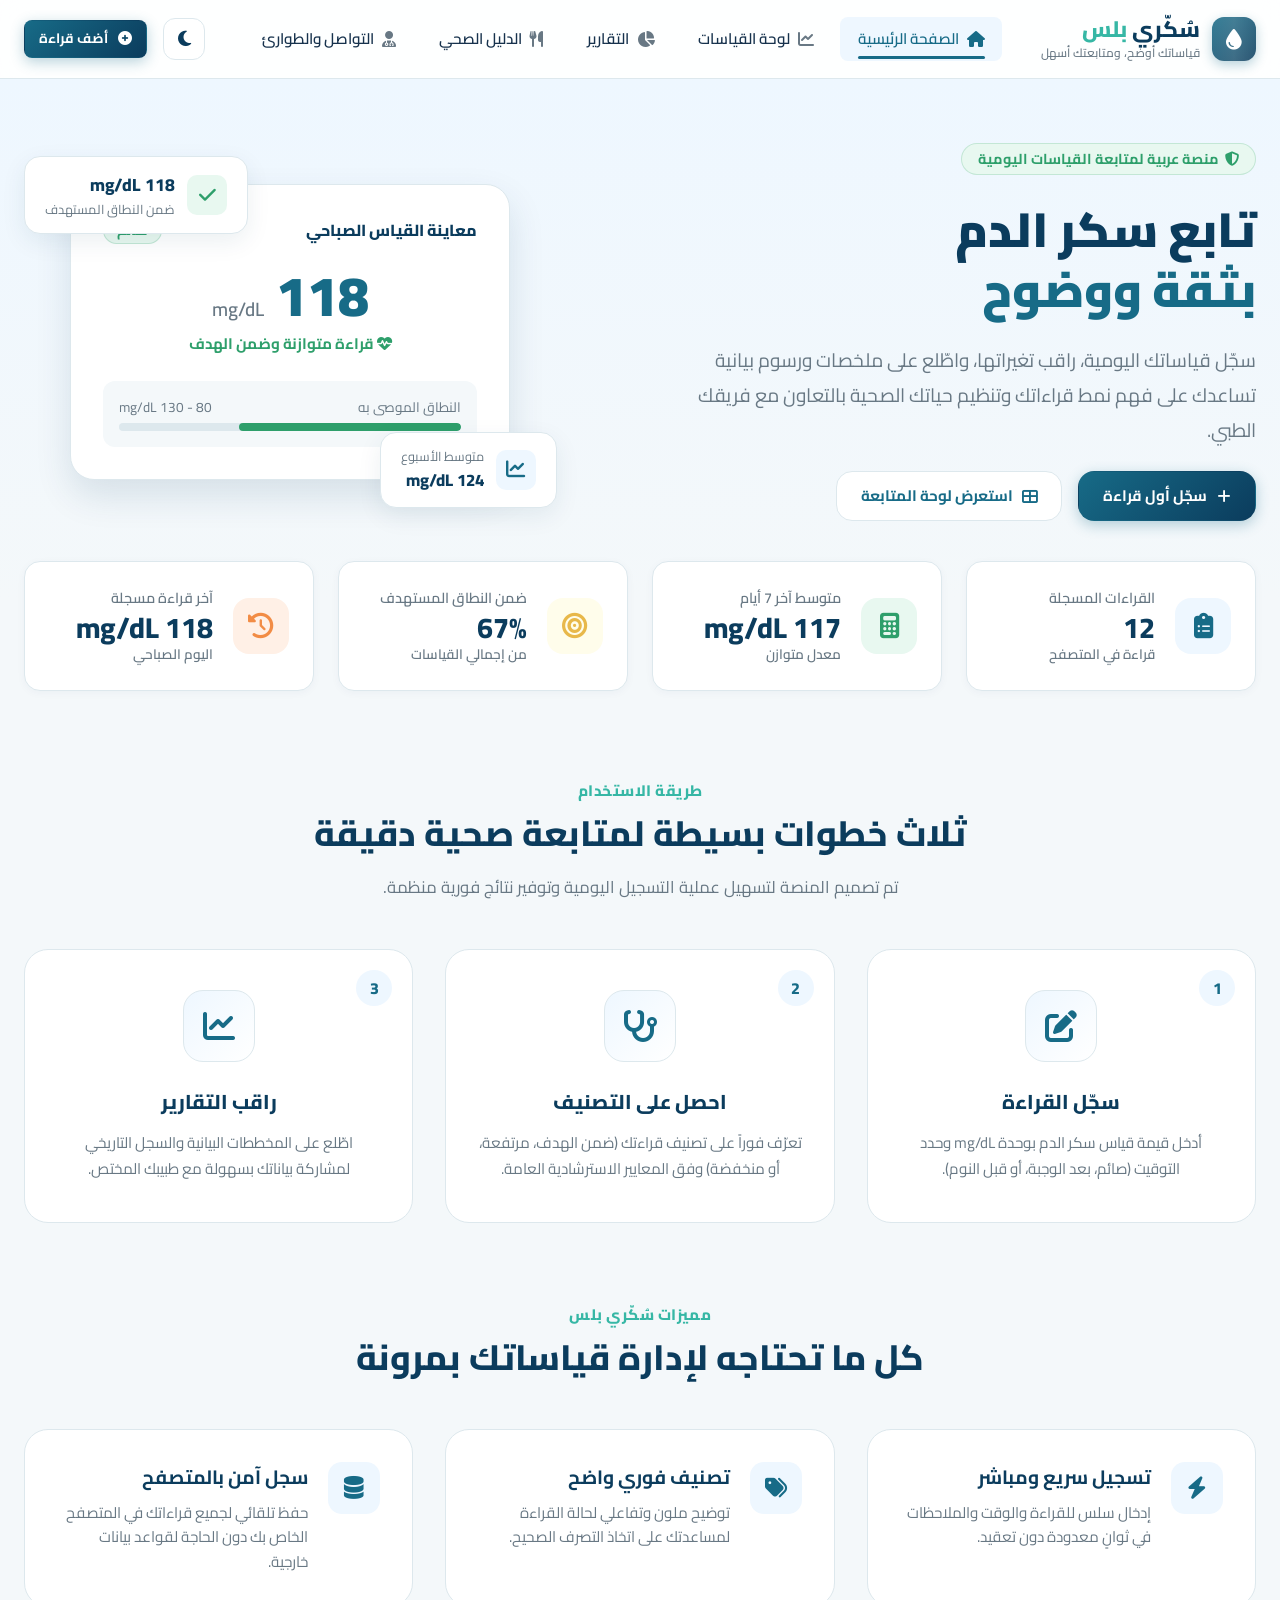
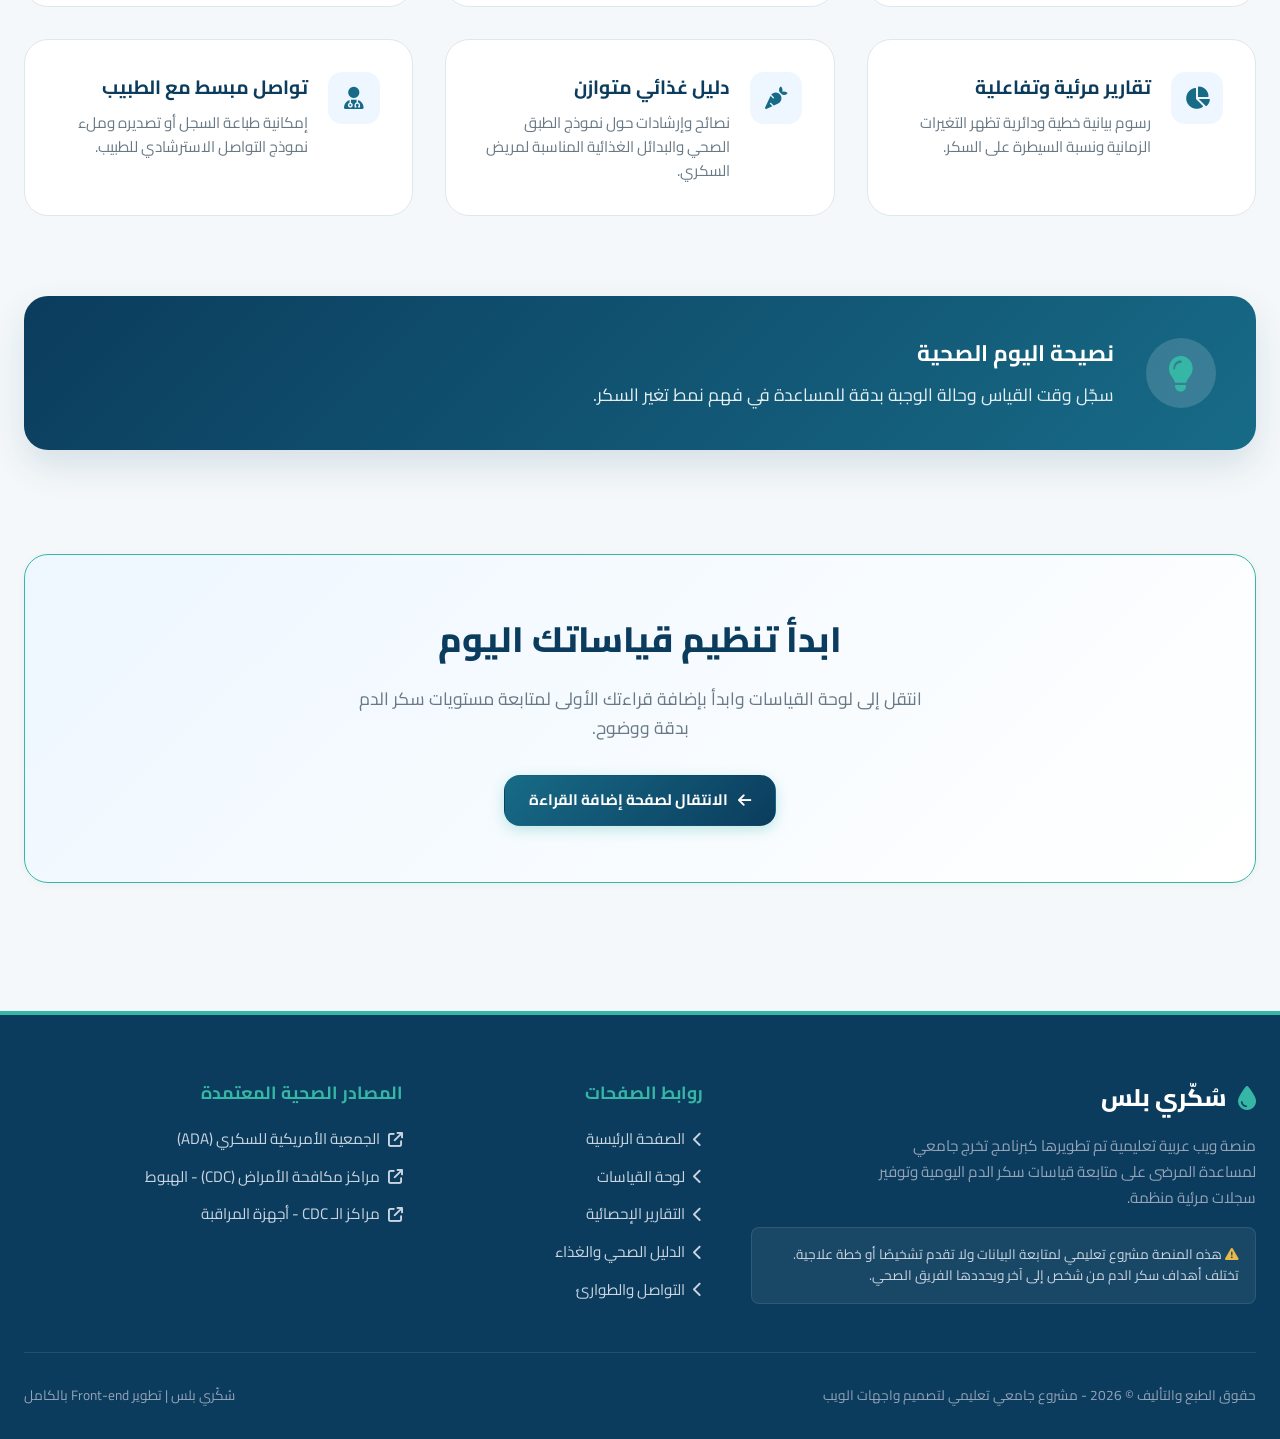
==== commit 9db92679: "style: adjust floating card positions and add container padding for safe spacing" ====
--- a/index.html
+++ b/index.html
@@ -151,7 +151,7 @@
           </div>
           <div class="stat-info">
             <span class="stat-label">القراءات المسجلة</span>
-            <span class="stat-value" id="stat-total-readings">12</span>
+            <span class="stat-value" id="stat-total-readings">--</span>
             <span class="stat-unit">قراءة في المتصفح</span>
           </div>
         </div>
@@ -162,7 +162,7 @@
           </div>
           <div class="stat-info">
             <span class="stat-label">متوسط آخر 7 أيام</span>
-            <span class="stat-value" id="stat-7day-avg">122 mg/dL</span>
+            <span class="stat-value" id="stat-7day-avg">--</span>
             <span class="stat-unit">معدل متوازن</span>
           </div>
         </div>
@@ -173,7 +173,7 @@
           </div>
           <div class="stat-info">
             <span class="stat-label">ضمن النطاق المستهدف</span>
-            <span class="stat-value" id="stat-target-percent">75%</span>
+            <span class="stat-value" id="stat-target-percent">--</span>
             <span class="stat-unit">من إجمالي القياسات</span>
           </div>
         </div>
@@ -184,7 +184,7 @@
           </div>
           <div class="stat-info">
             <span class="stat-label">آخر قراءة مسجلة</span>
-            <span class="stat-value" id="stat-last-value">118 mg/dL</span>
+            <span class="stat-value" id="stat-last-value">--</span>
             <span class="stat-unit">اليوم الصباحي</span>
           </div>
         </div>
--- a/style.css
+++ b/style.css
@@ -10,6 +10,7 @@
   /* الألوان الأساسية للهوية */
   --primary-blue: #176B87;
   --dark-blue: #0B3C5D;
+  --navy: #0B3C5D;
   --teal: #36B7A5;
   --light-blue: #EEF7FF;
   
@@ -55,6 +56,7 @@
 [data-theme="dark"] {
   --primary-blue: #5FC1DD;
   --dark-blue: #E2F0F7;
+  --navy: #0A2434;
   --teal: #3EC9B4;
   --light-blue: #143348;
 
@@ -85,42 +87,25 @@
   --shadow-glass: 0 8px 32px 0 rgba(0, 0, 0, 0.5);
 }
 
-/* تعديل العناصر التي تحمل ألوانًا ثابتة لتتلاءم مع الوضع الداكن */
-[data-theme="dark"] .btn-secondary,
-[data-theme="dark"] .floating-card,
-[data-theme="dark"] .form-control,
-[data-theme="dark"] .icon-btn,
-[data-theme="dark"] .period-tab.active,
-[data-theme="dark"] .plate-model-section,
-[data-theme="dark"] .plate-circle,
-[data-theme="dark"] .custom-table td {
-  background-color: var(--bg-card);
-}
-
-[data-theme="dark"] .range-bar-container,
-[data-theme="dark"] .period-tabs {
-  background-color: var(--border-color);
-}
-
+/* لمسات خاصة بالوضع الداكن لا يمكن تعويضها بالمتغيرات وحدها */
 [data-theme="dark"] .plate-circle {
   border-color: var(--border-hover);
 }
 
-[data-theme="dark"] .custom-table th {
-  background-color: var(--light-blue);
-}
-
-[data-theme="dark"] .step-icon,
-[data-theme="dark"] .pattern-summary-card {
-  background: linear-gradient(135deg, var(--light-blue), var(--bg-card));
-}
-
 [data-theme="dark"] .badge-borderline {
   color: var(--status-borderline);
 }
 
 [data-theme="dark"] #app-loader {
   background-color: #0B3C5D;
+}
+
+/* العناصر البراند التي تعتمد تدرجًا بنيويًا: نُثبتها على درجات كحلية داكنة
+   حتى يبقى النص الأبيض مقروءًا ولا تتحول إلى تدرجات فاتحة */
+[data-theme="dark"] .logo-icon-wrapper,
+[data-theme="dark"] .btn-primary,
+[data-theme="dark"] .tip-box {
+  background: linear-gradient(135deg, #176B87, var(--navy));
 }
 
 /* زر تبديل الوضع الليلي في الشريط العلوي */
@@ -388,6 +373,34 @@
   cursor: pointer;
   padding: 0.5rem;
   border-radius: var(--radius-sm);
+}
+
+/* ترويسة القائمة الجانبية على الجوال (شعار + زر إغلاق) — مخفية على الشاشات الكبيرة */
+.nav-mobile-header-item {
+  display: none;
+}
+
+/* خلفية معتمة خلف القائمة الجانبية */
+.nav-overlay {
+  position: fixed;
+  inset: 0;
+  background: rgba(11, 60, 93, 0.45);
+  -webkit-backdrop-filter: blur(2px);
+  backdrop-filter: blur(2px);
+  opacity: 0;
+  visibility: hidden;
+  transition: opacity 0.3s ease, visibility 0.3s ease;
+  z-index: 990;
+}
+
+.nav-overlay.show {
+  opacity: 1;
+  visibility: visible;
+}
+
+/* منع تمرير الصفحة خلف القائمة عند فتحها */
+body.nav-open {
+  overflow: hidden;
 }
 
 /* --------------------------------------------------------------------------
@@ -428,7 +441,7 @@
 }
 
 .btn-secondary {
-  background-color: #ffffff;
+  background-color: var(--bg-card);
   color: var(--primary-blue);
   border-color: var(--border-color);
 }
@@ -573,7 +586,7 @@
 /* Hero Section */
 .hero-section {
   padding: 4rem 1.5rem 5rem;
-  background: linear-gradient(180deg, #EBF3F8 0%, var(--bg-app) 100%);
+  background: linear-gradient(180deg, var(--light-blue) 0%, var(--bg-app) 100%);
   position: relative;
   overflow: hidden;
 }
@@ -623,6 +636,8 @@
   position: relative;
   display: flex;
   justify-content: center;
+  /* حشوة داخلية تحفظ مساحة آمنة للبطاقات العائمة حتى لا تتجاوز نحو النص أبدًا */
+  padding: 1.75rem;
 }
 
 .hero-card-preview {
@@ -640,7 +655,7 @@
 /* بطاقات عائمة بصرية */
 .floating-card {
   position: absolute;
-  background: #ffffff;
+  background: var(--bg-card);
   padding: 0.85rem 1.25rem;
   border-radius: var(--radius-md);
   box-shadow: var(--shadow-md);
@@ -653,14 +668,14 @@
 }
 
 .floating-card-1 {
-  top: -20px;
-  left: -20px;
+  top: 0;
+  left: 0;
   animation-delay: 0s;
 }
 
 .floating-card-2 {
-  bottom: -20px;
-  right: -20px;
+  bottom: 0;
+  right: 0;
   animation-delay: 2s;
 }
 
@@ -782,7 +797,7 @@
   width: 72px;
   height: 72px;
   border-radius: 20px;
-  background: linear-gradient(135deg, var(--light-blue), #ffffff);
+  background: linear-gradient(135deg, var(--light-blue), var(--bg-card));
   border: 1px solid var(--border-color);
   color: var(--primary-blue);
   font-size: 2rem;
@@ -913,7 +928,7 @@
   font-family: inherit;
   font-size: 1rem;
   color: var(--text-main);
-  background-color: #ffffff;
+  background-color: var(--bg-card);
   transition: var(--transition);
   outline: none;
 }
@@ -990,7 +1005,7 @@
 
 .range-bar-container {
   height: 10px;
-  background: #E2E8F0;
+  background: var(--border-color);
   border-radius: 5px;
   position: relative;
   margin: 1rem 0;
@@ -1053,7 +1068,7 @@
 }
 
 .custom-table th {
-  background-color: #F8FAFC;
+  background-color: var(--light-blue);
   color: var(--dark-blue);
   font-weight: 700;
   padding: 1rem;
@@ -1087,7 +1102,7 @@
   height: 34px;
   border-radius: 8px;
   border: 1px solid var(--border-color);
-  background-color: #ffffff;
+  background-color: var(--bg-card);
   color: var(--text-muted);
   cursor: pointer;
   display: flex;
@@ -1123,7 +1138,7 @@
 
 .period-tabs {
   display: flex;
-  background-color: #E2E8F0;
+  background-color: var(--border-color);
   padding: 0.3rem;
   border-radius: var(--radius-md);
   gap: 0.3rem;
@@ -1143,7 +1158,7 @@
 }
 
 .period-tab.active {
-  background-color: #ffffff;
+  background-color: var(--bg-card);
   color: var(--primary-blue);
   box-shadow: var(--shadow-sm);
 }
@@ -1190,7 +1205,7 @@
 
 /* بطاقة ملخص النمط */
 .pattern-summary-card {
-  background: linear-gradient(135deg, var(--light-blue), #ffffff);
+  background: linear-gradient(135deg, var(--light-blue), var(--bg-card));
   border: 1px solid var(--border-color);
   border-radius: var(--radius-lg);
   padding: 1.75rem;
@@ -1211,7 +1226,7 @@
    -------------------------------------------------------------------------- */
 
 .plate-model-section {
-  background: #ffffff;
+  background: var(--bg-card);
   border-radius: var(--radius-lg);
   padding: 2.5rem;
   border: 1px solid var(--border-color);
@@ -1232,8 +1247,8 @@
   height: 360px;
   margin: 0 auto;
   border-radius: 50%;
-  border: 12px solid #E2E8F0;
-  background-color: #ffffff;
+  border: 12px solid var(--border-color);
+  background-color: var(--bg-card);
   position: relative;
   overflow: hidden;
   box-shadow: var(--shadow-md);
@@ -1453,7 +1468,7 @@
   max-height: 0;
   overflow: hidden;
   transition: max-height 0.3s cubic-bezier(0, 1, 0, 1);
-  background-color: #FAFCFE;
+  background-color: var(--bg-card);
 }
 
 .accordion-item.active .accordion-body {
@@ -1473,7 +1488,7 @@
    -------------------------------------------------------------------------- */
 
 .site-footer {
-  background-color: var(--dark-blue);
+  background-color: var(--navy);
   color: #ffffff;
   padding: 4rem 1.5rem 2rem;
   margin-top: 4rem;
@@ -1580,7 +1595,7 @@
 }
 
 .toast {
-  background: var(--dark-blue);
+  background: var(--navy);
   color: #ffffff;
   padding: 1rem 1.25rem;
   border-radius: var(--radius-md);
@@ -1697,7 +1712,7 @@
 }
 
 .back-to-top:hover {
-  background-color: var(--dark-blue);
+  background-color: var(--navy);
   transform: translateY(-3px);
 }
 
@@ -1746,23 +1761,90 @@
     display: block;
   }
 
+  /* القائمة الجانبية: تغطي كامل الشاشة وتنزلق من اليمين باستخدام transform */
   .nav-menu {
     position: fixed;
-    top: 73px;
-    right: -100%;
-    width: 280px;
-    height: calc(100vh - 73px);
+    top: 0;
+    right: 0;
+    width: min(300px, 82vw);
+    height: 100%;
+    height: 100dvh;
+    margin: 0;
     background-color: var(--bg-card);
     flex-direction: column;
     align-items: stretch;
-    padding: 1.5rem;
+    justify-content: flex-start;
+    padding: 1rem 1rem 1.5rem;
+    border-left: 1px solid var(--border-color);
     box-shadow: var(--shadow-lg);
-    transition: right 0.3s ease;
-    z-index: 999;
+    overflow-y: auto;
+    z-index: 1001;
+    transform: translateX(100%);
+    transition: transform 0.3s ease;
   }
 
   .nav-menu.open {
-    right: 0;
+    transform: translateX(0);
+  }
+
+  /* ترويسة داخلية للقائمة الجانبية */
+  .nav-mobile-header-item {
+    display: block;
+    margin-bottom: 0.5rem;
+  }
+
+  .nav-mobile-header {
+    display: flex;
+    align-items: center;
+    justify-content: space-between;
+    padding: 0.25rem 0.25rem 0.75rem;
+    margin-bottom: 0.5rem;
+    border-bottom: 1px solid var(--border-color);
+  }
+
+  .nav-mobile-brand {
+    font-weight: 800;
+    font-size: 1.25rem;
+    color: var(--dark-blue);
+    display: flex;
+    align-items: center;
+    gap: 0.5rem;
+  }
+
+  .nav-mobile-brand i {
+    color: var(--teal);
+  }
+
+  .nav-mobile-brand span {
+    color: var(--teal);
+  }
+
+  .nav-close-btn {
+    background: none;
+    border: none;
+    color: var(--text-muted);
+    font-size: 1.2rem;
+    cursor: pointer;
+    padding: 0.4rem 0.6rem;
+    border-radius: var(--radius-sm);
+    transition: var(--transition);
+  }
+
+  .nav-close-btn:hover {
+    color: var(--status-high);
+    background-color: var(--bg-app);
+  }
+
+  /* تنسيق الروابط داخل القائمة الجانبية */
+  .nav-menu li.nav-link,
+  .nav-menu .nav-link {
+    padding: 0.85rem 1rem;
+    font-size: 0.98rem;
+    border-radius: var(--radius-sm);
+  }
+
+  .nav-link.active::after {
+    display: none;
   }
 
   .steps-grid {
@@ -1788,7 +1870,7 @@
     border: 1px solid var(--border-color);
     border-radius: var(--radius-md);
     padding: 1rem;
-    background: #ffffff;
+    background: var(--bg-card);
   }
 
   .custom-table td {
@@ -1807,6 +1889,30 @@
     content: attr(data-label);
     font-weight: 700;
     color: var(--dark-blue);
+  }
+}
+
+/* الشاشات الصغيرة جدًا: إخفاء الشعار الفرعي وزر "أضف قراءة" لإفساح مساحة */
+@media (max-width: 480px) {
+  .brand-slogan {
+    display: none;
+  }
+
+  .navbar {
+    padding: 0.65rem 0.9rem;
+    gap: 0.75rem;
+  }
+
+  .nav-actions {
+    gap: 0.5rem;
+  }
+
+  .nav-actions .btn-primary {
+    display: none;
+  }
+
+  .brand-name {
+    white-space: nowrap;
   }
 }
 
